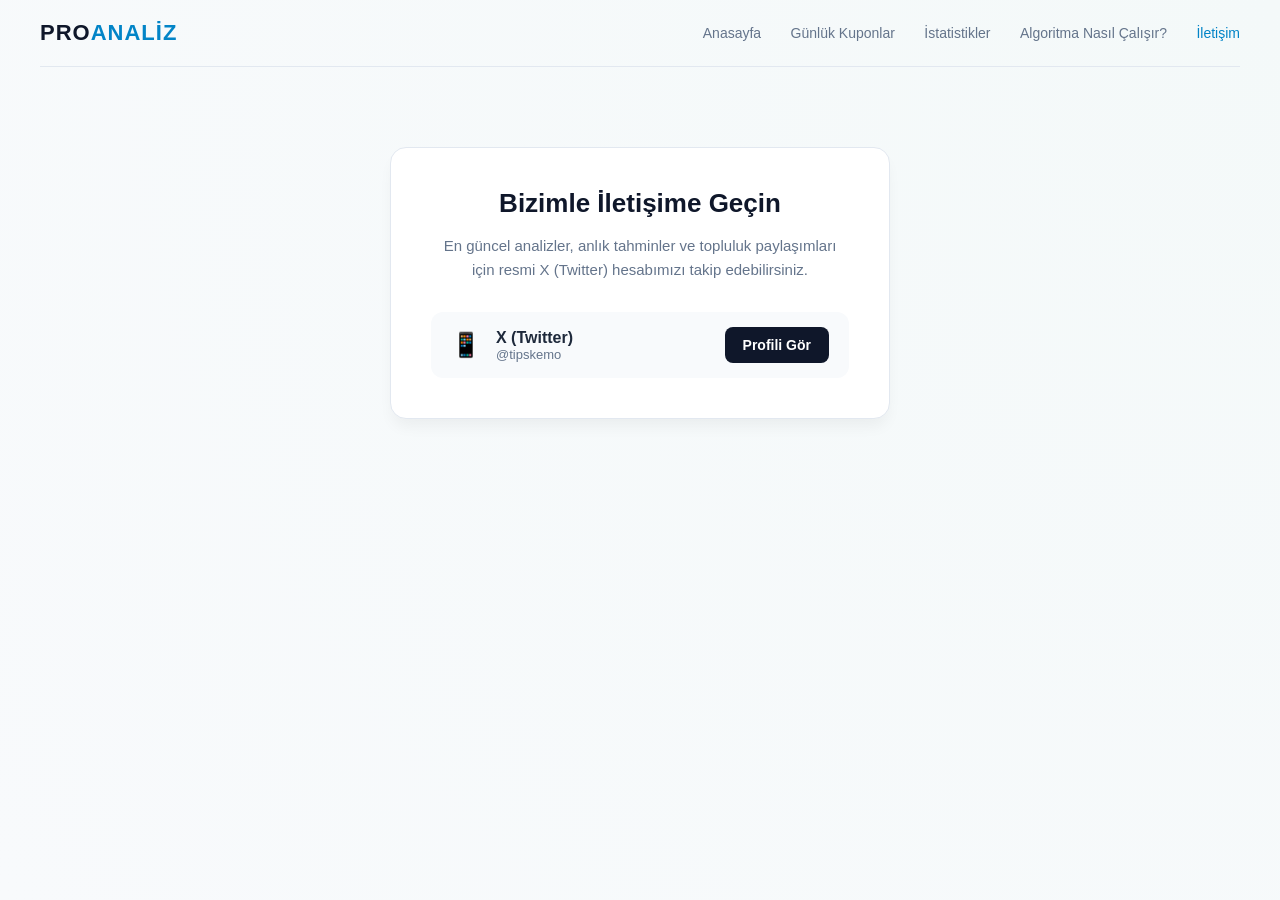
==== iletisim.html @ bf053d17 "iletişim" ====
<!DOCTYPE html>
<html lang="tr">
<head>
    <meta charset="UTF-8">
    <meta name="viewport" content="width=device-width, initial-scale=1.0">
    <title>İletişim - ProAnaliz</title>
    <link rel="stylesheet" href="style.css">
</head>
<body>

    <header class="navbar">
        <div class="logo">PRO<span>ANALİZ</span></div>
        <nav class="nav-links">
            <a href="index.html">Anasayfa</a>
            <a href="kuponlar.html">Günlük Kuponlar</a>
            <a href="#">İstatistikler</a>
            <a href="#">Algoritma Nasıl Çalışır?</a>
            <a href="iletisim.html" class="active">İletişim</a>
        </nav>
    </header>

    <main class="iletisim-container">
        <div class="iletisim-card">
            <h2>Bizimle İletişime Geçin</h2>
            <p>En güncel analizler, anlık tahminler ve topluluk paylaşımları için resmi X (Twitter) hesabımızı takip edebilirsiniz.</p>
            
            <div class="social-box">
                <span class="social-icon">📱</span>
                <div class="social-details">
                    <strong>X (Twitter)</strong>
                    <span>@tipskemo</span>
                </div>
                <a href="https://x.com/tipskemo" target="_blank" class="btn-social">Profili Gör</a>
            </div>
        </div>
    </main>

</body>
</html>
---- style.css ----
/* Genel Ayarlar */
* {
    box-sizing: border-box;
    margin: 0;
    padding: 0;
}

body {
    font-family: 'Segoe UI', Tahoma, Geneva, Verdana, sans-serif;
    /* Görseldeki o çok hafif, ferah açık gri/mavi arka plan */
    background: radial-gradient(circle at top right, #f4f9f9 0%, #f8fafc 100%);
    color: #1e293b;
    padding: 0 40px;
    min-height: 100vh;
}

/* Üst Menü Tasarımı */
.navbar {
    display: flex;
    justify-content: space-between;
    align-items: center;
    padding: 20px 0;
    border-bottom: 1px solid #e2e8f0;
}

.logo {
    font-size: 22px;
    font-weight: 800;
    color: #0f172a;
    letter-spacing: 1px;
}

.logo span {
    color: #0284c7; /* İddaa temasına uygun modern mavi/turkuaz tonu */
}

.nav-links a {
    text-decoration: none;
    color: #64748b;
    margin-left: 25px;
    font-size: 14px;
    font-weight: 500;
    transition: color 0.2s;
}

.nav-links a:hover, .nav-links a.active {
    color: #0284c7;
}

/* Ana Bölüm (Hero Grid) */
.hero-container {
    display: grid;
    grid-template-columns: 1.1fr 0.9fr;
    gap: 60px;
    align-items: center;
    margin-top: 60px;
}

/* Sol Taraf Metin Alanları */
.hero-left h1 {
    font-size: 44px;
    font-weight: 700;
    color: #0f172a;
    line-height: 1.2;
    margin-bottom: 25px;
}

.hero-left .description {
    font-size: 16px;
    color: #64748b;
    line-height: 1.6;
    margin-bottom: 40px;
    max-width: 540px;
}

/* Buton Alanı */
.cta-section {
    display: flex;
    flex-direction: column;
    gap: 10px;
}

.cta-title {
    font-size: 12px;
    font-weight: 600;
    color: #94a3b8;
    text-transform: uppercase;
    letter-spacing: 0.5px;
}

.button-group {
    display: flex;
    gap: 15px;
}

.btn {
    padding: 12px 24px;
    border-radius: 8px;
    font-size: 14px;
    font-weight: 600;
    cursor: pointer;
    display: flex;
    align-items: center;
    gap: 8px;
    transition: all 0.2s;
    border: 1px solid #cbd5e1;
    background: white;
    color: #334155;
}

.btn-primary {
    background: white;
    border-color: #cbd5e1;
}

.btn-primary:hover, .btn-secondary:hover {
    border-color: #0284c7;
    color: #0284c7;
    background: #f0f9ff;
}

/* Sağ Taraf Görsel Alanı (Birebir Tasarım) */
.hero-right .image-wrapper {
    position: relative;
    width: 100%;
}

.hero-right img {
    width: 100%;
    height: 450px;
    object-fit: cover;
    border-radius: 24px; /* Görseldeki o yumuşak yuvarlatılmış köşeler */
    box-shadow: 0 20px 25px -5px rgba(0,0,0,0.05), 0 10px 10px -5px rgba(0,0,0,0.03);
}

/* Sağ Alttaki Küçük Yüzen Kart */
.floating-card {
    position: absolute;
    bottom: -20px;
    left: -20px;
    background: white;
    padding: 15px 20px;
    border-radius: 12px;
    max-width: 280px;
    box-shadow: 0 10px 15px -3px rgba(0,0,0,0.1);
    border-left: 4px solid #0284c7; /* Sol taraftaki renkli çizgi */
}

.floating-card .badge {
    font-size: 10px;
    font-weight: 700;
    color: #0284c7;
    letter-spacing: 0.5px;
    display: block;
    margin-bottom: 5px;
}

.floating-card p {
    font-size: 12px;
    color: #334155;
    line-height: 1.4;
    font-weight: 500;
}

/* Alt Başlık */
.categories-section {
    margin-top: 80px;
    padding-top: 40px;
}

.categories-section h2 {
    font-size: 28px;
    color: #0f172a;
}/* --- KUPONLAR SAYFASI ÖZEL TASARIMI --- */
.kuponlar-container {
    margin-top: 40px;
    padding-bottom: 60px;
}

.page-title {
    text-align: center;
    margin-bottom: 40px;
}

.page-title h2 {
    font-size: 32px;
    color: #0f172a;
    margin-bottom: 10px;
}

.page-title p {
    color: #64748b;
    font-size: 16px;
}

.kupon-grid {
    display: grid;
    grid-template-columns: repeat(auto-fit, minmax(320px, 1fr));
    gap: 30px;
    max-width: 900px;
    margin: 0 auto;
}

.kupon-card {
    background: white;
    border-radius: 16px;
    padding: 24px;
    box-shadow: 0 10px 15px -3px rgba(0,0,0,0.05);
    border: 1px solid #e2e8f0;
    display: flex;
    flex-direction: column;
    gap: 15px;
}

/* Banko ve Sürpriz için üst çizgi renkleri */
.kupon-card.banko { border-top: 4px solid #0284c7; }
.kupon-card.surpriz { border-top: 4px solid #f59e0b; }

.kupon-header {
    display: flex;
    justify-content: space-between;
    align-items: center;
    border-bottom: 1px solid #f1f5f9;
    padding-bottom: 15px;
}

.kupon-header h3 {
    font-size: 18px;
    color: #1e293b;
}

.oran-badge {
    background: #f0f9ff;
    color: #0284c7;
    padding: 6px 12px;
    border-radius: 20px;
    font-weight: 700;
    font-size: 14px;
}

.kupon-card.surpriz .oran-badge {
    background: #fffbeb;
    color: #b45309;
}

.mac-row {
    display: flex;
    justify-content: space-between;
    align-items: center;
    background: #f8fafc;
    padding: 12px 16px;
    border-radius: 8px;
}

.mac-info {
    display: flex;
    flex-direction: column;
    gap: 4px;
}

.mac-info strong {
    font-size: 14px;
    color: #334155;
}

.mac-info span {
    font-size: 12px;
    color: #64748b;
}

.mac-oran {
    font-weight: 700;
    color: #0f172a;
    font-size: 15px;
}

.btn-kupon {
    background: #0f172a;
    color: white;
    border: none;
    padding: 12px;
    border-radius: 8px;
    font-weight: 600;
    cursor: pointer;
    transition: background 0.2s;
    text-align: center;
    margin-top: 10px;
}

.btn-kupon:hover {
    background: #0284c7;
}
/* --- İLETİŞİM SAYFASI ÖZEL TASARIMI --- */
.iletisim-container {
    display: flex;
    justify-content: center;
    align-items: center;
    margin-top: 80px;
    padding-bottom: 60px;
}

.iletisim-card {
    background: white;
    border-radius: 16px;
    padding: 40px;
    max-width: 500px;
    width: 100%;
    text-align: center;
    box-shadow: 0 10px 15px -3px rgba(0,0,0,0.05);
    border: 1px solid #e2e8f0;
}

.iletisim-card h2 {
    font-size: 26px;
    color: #0f172a;
    margin-bottom: 15px;
}

.iletisim-card p {
    color: #64748b;
    font-size: 15px;
    line-height: 1.6;
    margin-bottom: 30px;
}

.social-box {
    display: flex;
    align-items: center;
    background: #f8fafc;
    padding: 15px 20px;
    border-radius: 12px;
    border: 1px solid #origin #e2e8f0;
    text-align: left;
}

.social-icon {
    font-size: 24px;
    margin-right: 15px;
}

.social-details {
    flex-grow: 1;
    display: flex;
    flex-direction: column;
}

.social-details strong {
    font-size: 16px;
    color: #1e293b;
}

.social-details span {
    font-size: 13px;
    color: #64748b;
}

.btn-social {
    background: #0f172a;
    color: white;
    text-decoration: none;
    padding: 10px 18px;
    border-radius: 8px;
    font-size: 14px;
    font-weight: 600;
    transition: background 0.2s;
}

.btn-social:hover {
    background: #0284c7;
}
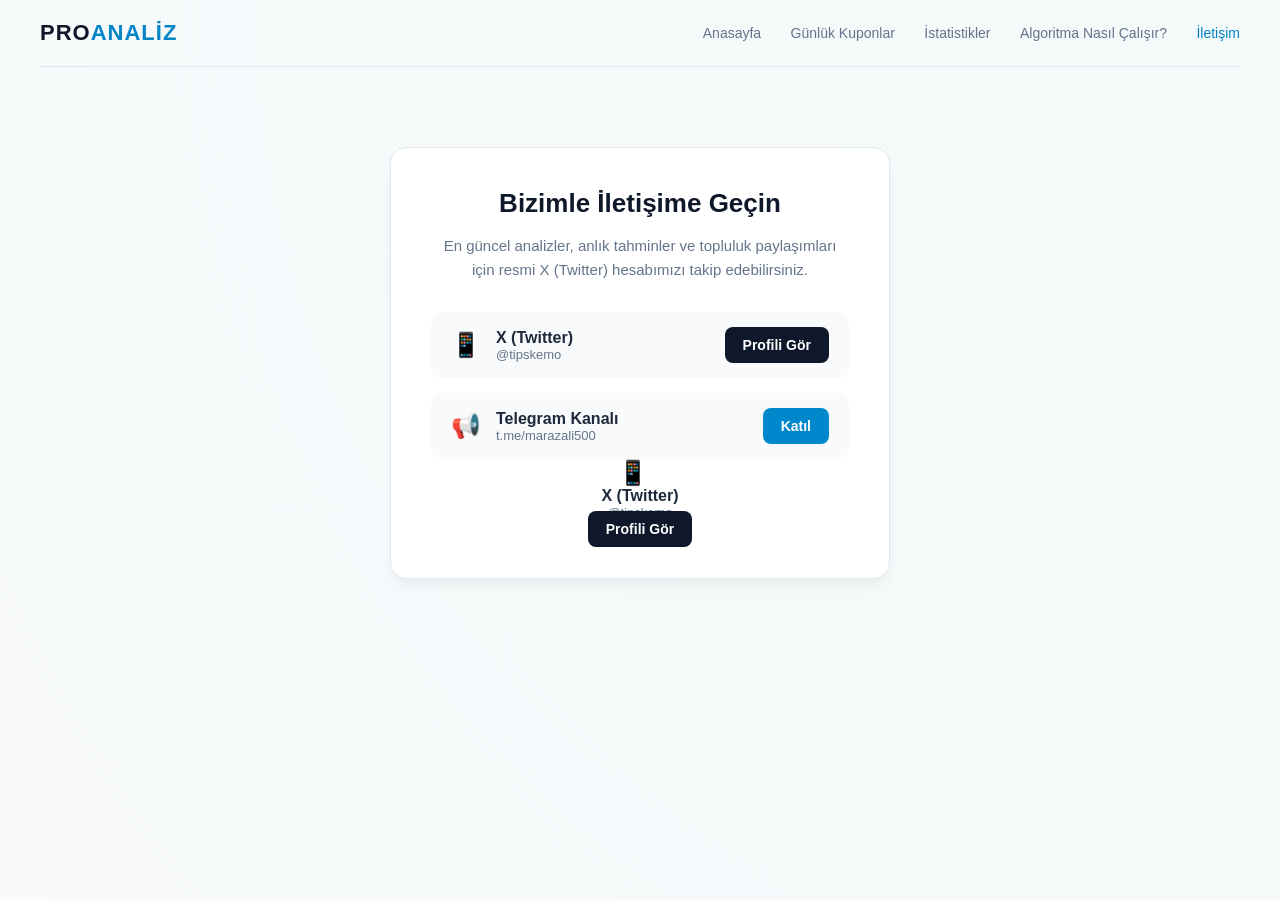
==== commit f59abe0d: "güncelleme" ====
--- a/iletisim.html
+++ b/iletisim.html
@@ -24,7 +24,27 @@
             <h2>Bizimle İletişime Geçin</h2>
             <p>En güncel analizler, anlık tahminler ve topluluk paylaşımları için resmi X (Twitter) hesabımızı takip edebilirsiniz.</p>
             
-            <div class="social-box">
+            <div class="social-channels-wrapper">
+                
+                <div class="social-box">
+                    <span class="social-icon">📱</span>
+                    <div class="social-details">
+                        <strong>X (Twitter)</strong>
+                        <span>@tipskemo</span>
+                    </div>
+                    <a href="https://x.com/tipskemo" target="_blank" class="btn-social">Profili Gör</a>
+                </div>
+
+                <div class="social-box telegram-box">
+                    <span class="social-icon">📢</span>
+                    <div class="social-details">
+                        <strong>Telegram Kanalı</strong>
+                        <span>t.me/marazali500</span>
+                    </div>
+                    <a href="https://t.me/marazali500" target="_blank" class="btn-social btn-telegram">Katıl</a>
+                </div>
+
+            </div>
                 <span class="social-icon">📱</span>
                 <div class="social-details">
                     <strong>X (Twitter)</strong>
--- a/style.css
+++ b/style.css
@@ -367,4 +367,19 @@
 
 .btn-social:hover {
     background: #0284c7;
+}
+/* İletişim İki Kutu Düzeni */
+.social-channels-wrapper {
+    display: flex;
+    flex-direction: column;
+    gap: 15px; /* İki kutu arasındaki boşluk */
+}
+
+/* Telegram Buton Özelleştirmesi */
+.btn-telegram {
+    background: #0088cc !important; /* Telegram Mavisi */
+}
+
+.btn-telegram:hover {
+    background: #0077b3 !important;
 }
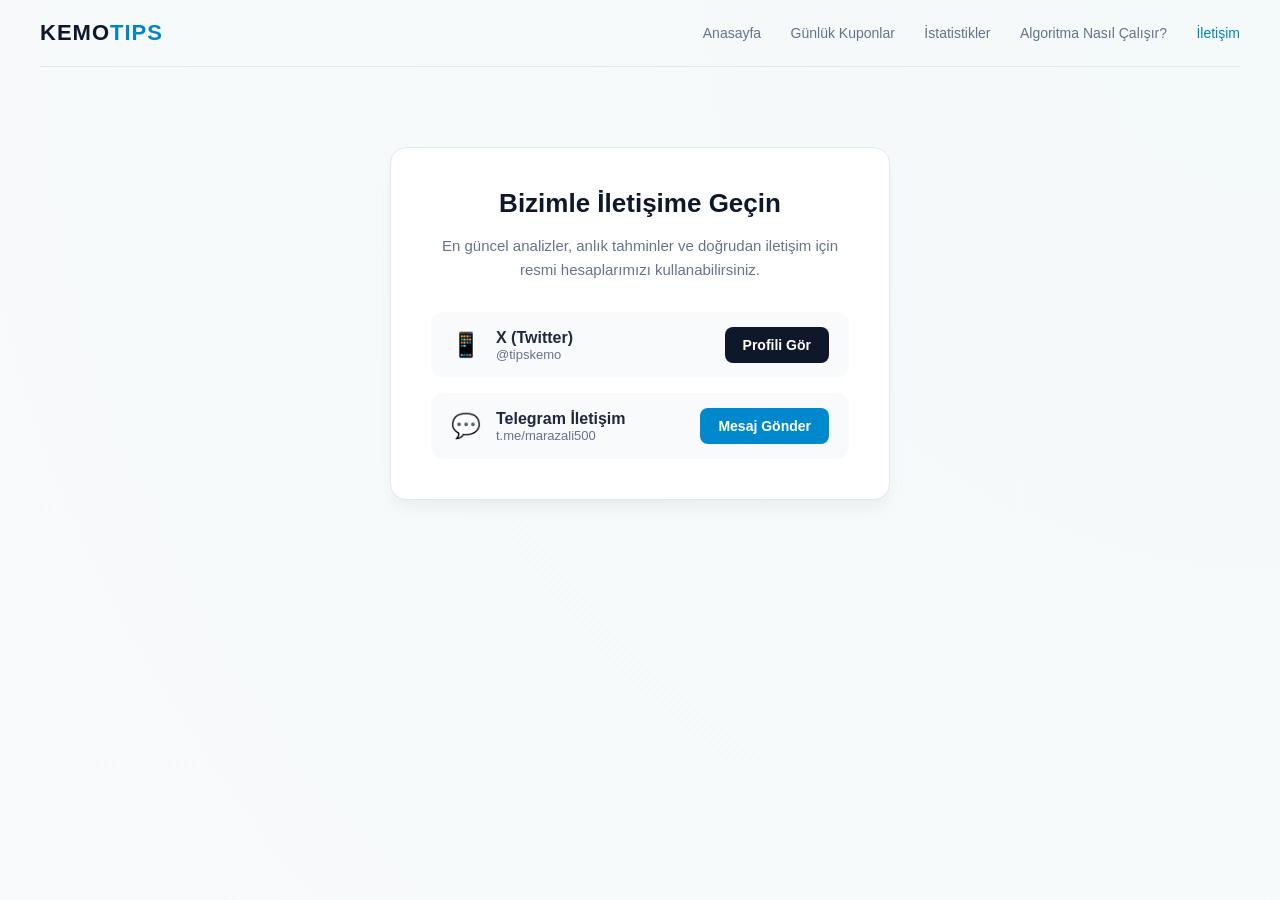
==== commit f7f26834: "sss" ====
--- a/iletisim.html
+++ b/iletisim.html
@@ -9,7 +9,7 @@
 <body>
 
     <header class="navbar">
-        <div class="logo">PRO<span>ANALİZ</span></div>
+        <div class="logo">KEMO<span>TIPS</span></div>
         <nav class="nav-links">
             <a href="index.html">Anasayfa</a>
             <a href="kuponlar.html">Günlük Kuponlar</a>
@@ -22,7 +22,7 @@
     <main class="iletisim-container">
         <div class="iletisim-card">
             <h2>Bizimle İletişime Geçin</h2>
-            <p>En güncel analizler, anlık tahminler ve topluluk paylaşımları için resmi X (Twitter) hesabımızı takip edebilirsiniz.</p>
+            <p>En güncel analizler, anlık tahminler ve doğrudan iletişim için resmi hesaplarımızı kullanabilirsiniz.</p>
             
             <div class="social-channels-wrapper">
                 
@@ -36,21 +36,14 @@
                 </div>
 
                 <div class="social-box telegram-box">
-                    <span class="social-icon">📢</span>
+                    <span class="social-icon">💬</span>
                     <div class="social-details">
-                        <strong>Telegram Kanalı</strong>
+                        <strong>Telegram İletişim</strong>
                         <span>t.me/marazali500</span>
                     </div>
-                    <a href="https://t.me/marazali500" target="_blank" class="btn-social btn-telegram">Katıl</a>
+                    <a href="https://t.me/marazali500" target="_blank" class="btn-social btn-telegram">Mesaj Gönder</a>
                 </div>
 
-            </div>
-                <span class="social-icon">📱</span>
-                <div class="social-details">
-                    <strong>X (Twitter)</strong>
-                    <span>@tipskemo</span>
-                </div>
-                <a href="https://x.com/tipskemo" target="_blank" class="btn-social">Profili Gör</a>
             </div>
         </div>
     </main>
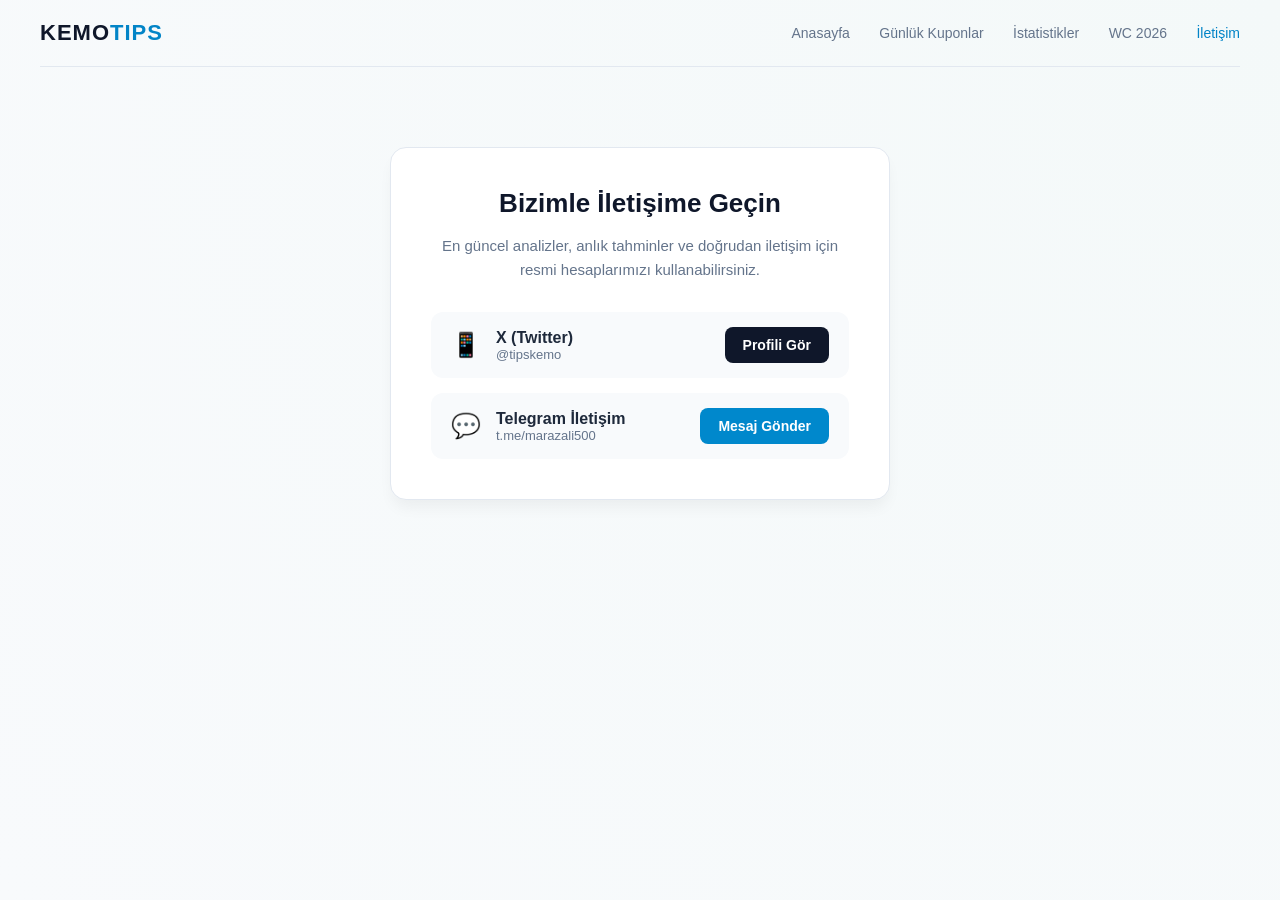
==== commit 4d17a4ca: "wc" ====
--- a/iletisim.html
+++ b/iletisim.html
@@ -13,8 +13,8 @@
         <nav class="nav-links">
             <a href="index.html">Anasayfa</a>
             <a href="kuponlar.html">Günlük Kuponlar</a>
-            <a href="#">İstatistikler</a>
-            <a href="#">Algoritma Nasıl Çalışır?</a>
+            <a href="stats.html">İstatistikler</a>
+            <a href="wc26.html">WC 2026</a>
             <a href="iletisim.html" class="active">İletişim</a>
         </nav>
     </header>
--- a/style.css
+++ b/style.css
@@ -382,4 +382,255 @@
 
 .btn-telegram:hover {
     background: #0077b3 !important;
+}
+/* Takım Minimal Logoları */
+.team-logo {
+    display: inline-block;
+    font-size: 14px;
+    margin-right: 8px; /* Yazıyla logo arasındaki şık boşluk */
+    letter-spacing: -2px; /* Renklerin birbirine yapışık, modern durması için */
+    vertical-align: middle;
+}
+/* --- Gelişmiş Premium Tablo Stili --- */
+.istatistikler-container {
+    margin-top: 40px;
+    padding: 0 40px 60px 40px;
+}
+
+.tablo-wrapper {
+    max-width: 1000px;
+    margin: 40px auto;
+    background: #ffffff;
+    border-radius: 16px;
+    padding: 10px;
+    box-shadow: 0 20px 25px -5px rgba(0, 0, 0, 0.05), 0 10px 10px -5px rgba(0, 0, 0, 0.02);
+    border: 1px solid #e2e8f0;
+}
+
+.puan-durumu-table {
+    width: 100%;
+    border-collapse: collapse;
+    font-size: 15px;
+    color: #334155;
+}
+
+/* Tablo Başlık Alanı Genişletildi */
+.puan-durumu-table th {
+    background: #f8fafc;
+    color: #1e293b;
+    font-weight: 700;
+    padding: 16px 15px;
+    border-bottom: 2px solid #edf2f7;
+    text-transform: uppercase;
+    font-size: 13px;
+    letter-spacing: 0.5px;
+}
+
+/* Satırların Arasındaki Çizgiler ve Boşluklar */
+.puan-durumu-table td {
+    padding: 16px 15px;
+    border-bottom: 1px solid #f1f5f9;
+    transition: background 0.15s ease;
+}
+
+.text-left { text-align: left; }
+.font-bold { font-weight: 700; color: #0f172a !important; }
+
+/* Satırın Üzerine Gelince Şık Parlama */
+.puan-durumu-table tbody tr:hover {
+    background-color: #f1f5f9 !important;
+}
+
+/* Çorum FK satırına özel hafif gri vurgu */
+.corum-row {
+    background-color: #fafafa;
+}
+
+/* Sol Taraftaki Çizgi Renkleri */
+.sampiyonlar-ligi td:first-child { border-left: 5px solid #2563eb; background: #f0f5ff; }
+.sampiyonlar-ligi-elemeleri td:first-child { border-left: 5px solid #3b82f6; background: #f4f8ff; }
+.avrupa-ligi td:first-child { border-left: 5px solid #10b981; background: #f0fdf4; }
+.konferans-ligi td:first-child { border-left: 5px solid #34d399; background: #f0fdfa; }
+
+/* Küme düşme alanı arka planı da hafif kırmızımsı */
+.kume-dusme td:first-child { border-left: 5px solid #ef4444; background: #fef2f2; }
+/* --- Tablo Alanı Kesilme Düzeltmesi --- */
+.tablo-wrapper {
+    max-width: 1000px;
+    margin: 40px auto;
+    background: #ffffff;
+    border-radius: 16px;
+    padding: 20px;
+    box-shadow: 0 20px 25px -5px rgba(0, 0, 0, 0.05);
+    border: 1px solid #e2e8f0;
+    
+    /* İŞTE SİHİRLİ DOKUNUŞLAR BURASI */
+    overflow: visible !important;    /* İçeriğin kesilmesini engeller */
+    height: auto !important;        /* Kartın yüksekliğini takımlara göre otomatik uzatır */
+    max-height: none !important;    /* Herhangi bir sınır varsa iptal eder */
+}
+
+.puan-durumu-table {
+    width: 100%;
+    border-collapse: collapse;
+    font-size: 15px;
+    color: #334155;
+    table-layout: auto !important; /* Hücrelerin sıkışmasını önler */
+}
+
+/* Satırların yüksekliğini biraz daha dengeli yapalım */
+.puan-durumu-table td {
+    padding: 14px 12px !important;
+    border-bottom: 1px solid #f1f5f9;
+}
+/* --- İSTATİSTİKLER SEZON ARASI ÖZEL TASARIMI --- */
+.stats-cooldown-container {
+    display: flex;
+    justify-content: center;
+    align-items: center;
+    min-height: 70vh;
+    padding: 20px;
+}
+
+.cooldown-card {
+    background: #ffffff;
+    border-radius: 24px;
+    padding: 50px 40px;
+    max-width: 600px;
+    width: 100%;
+    text-align: center;
+    box-shadow: 0 25px 50px -12px rgba(0, 0, 0, 0.04);
+    border: 1px solid #e2e8f0;
+}
+
+.cooldown-icon {
+    font-size: 40px;
+    margin-bottom: 20px;
+    opacity: 0.8;
+}
+
+.cooldown-card h2 {
+    font-size: 28px;
+    color: #0f172a;
+    font-weight: 800;
+    letter-spacing: -0.5px;
+    margin-bottom: 15px;
+}
+
+.cooldown-card .divider {
+    width: 60px;
+    height: 4px;
+    background: #0284c7; /* Şık bir mavi çizgi */
+    margin: 0 auto 25px auto;
+    border-radius: 2px;
+}
+
+.main-text {
+    color: #1e293b;
+    font-size: 16px;
+    font-weight: 600;
+    line-height: 1.6;
+    margin-bottom: 12px;
+}
+
+.sub-text {
+    color: #64748b;
+    font-size: 14px;
+    line-height: 1.6;
+    margin-bottom: 35px;
+}
+
+.badge-next-season {
+    display: inline-block;
+    background: #0f172a;
+    color: #ffffff;
+    font-size: 12px;
+    font-weight: 700;
+    letter-spacing: 1.5px;
+    padding: 10px 24px;
+    border-radius: 100px;
+    box-shadow: 0 4px 12px rgba(15, 23, 42, 0.15);
+}
+/* --- WORLD CUP 2026 SAYFASI ÖZEL TASARIMI --- */
+.wc-container {
+    margin-top: 40px;
+    padding: 0 20px 60px 20px;
+}
+
+/* İşte Kaydırmayı Sağlayan Sihirli Alan */
+.groups-scrollbar-container {
+    display: flex;
+    gap: 20px;
+    max-width: 1200px;
+    margin: 40px auto;
+    padding: 10px 10px 25px 10px;
+    
+    /* Yatayda kaydırmayı aktif eden kodlar */
+    overflow-x: auto;
+    scroll-snap-type: x mandatory;
+    -webkit-overflow-scrolling: touch; /* Mobilde yağ gibi akması için */
+}
+
+/* Şık İnce Scrollbar Tasarımı (Windows için görünüm düzeltsin) */
+.groups-scrollbar-container::-webkit-scrollbar {
+    height: 8px;
+}
+.groups-scrollbar-container::-webkit-scrollbar-track {
+    background: #f1f5f9;
+    border-radius: 10px;
+}
+.groups-scrollbar-container::-webkit-scrollbar-thumb {
+    background: #cbd5e1;
+    border-radius: 10px;
+}
+.groups-scrollbar-container::-webkit-scrollbar-thumb:hover {
+    background: #94a3b8;
+}
+
+/* Grup Kartları */
+.group-card {
+    flex: 0 0 280px; /* Kartların genişliği sabit kalsın, küçülmesin */
+    scroll-snap-align: start;
+    background: #ffffff;
+    border-radius: 18px;
+    border: 1px solid #e2e8f0;
+    box-shadow: 0 10px 15px -3px rgba(0,0,0,0.03);
+    overflow: hidden;
+}
+
+.group-header {
+    background: #0f172a; /* Dünya Kupasına yakışan asil koyu lacivert */
+    color: #ffffff;
+    padding: 12px;
+    font-weight: 700;
+    font-size: 14px;
+    letter-spacing: 1px;
+    text-align: center;
+}
+
+.group-teams {
+    padding: 15px;
+}
+
+.group-team-row {
+    display: flex;
+    justify-content: space-between;
+    align-items: center;
+    padding: 12px 5px;
+    font-size: 15px;
+    border-bottom: 1px solid #f1f5f9;
+    color: #334155;
+}
+
+.group-team-row:last-child {
+    border-bottom: none;
+}
+
+.group-team-row span {
+    font-weight: 500;
+}
+
+.group-team-row strong {
+    color: #64748b;
+    font-size: 13px;
 }
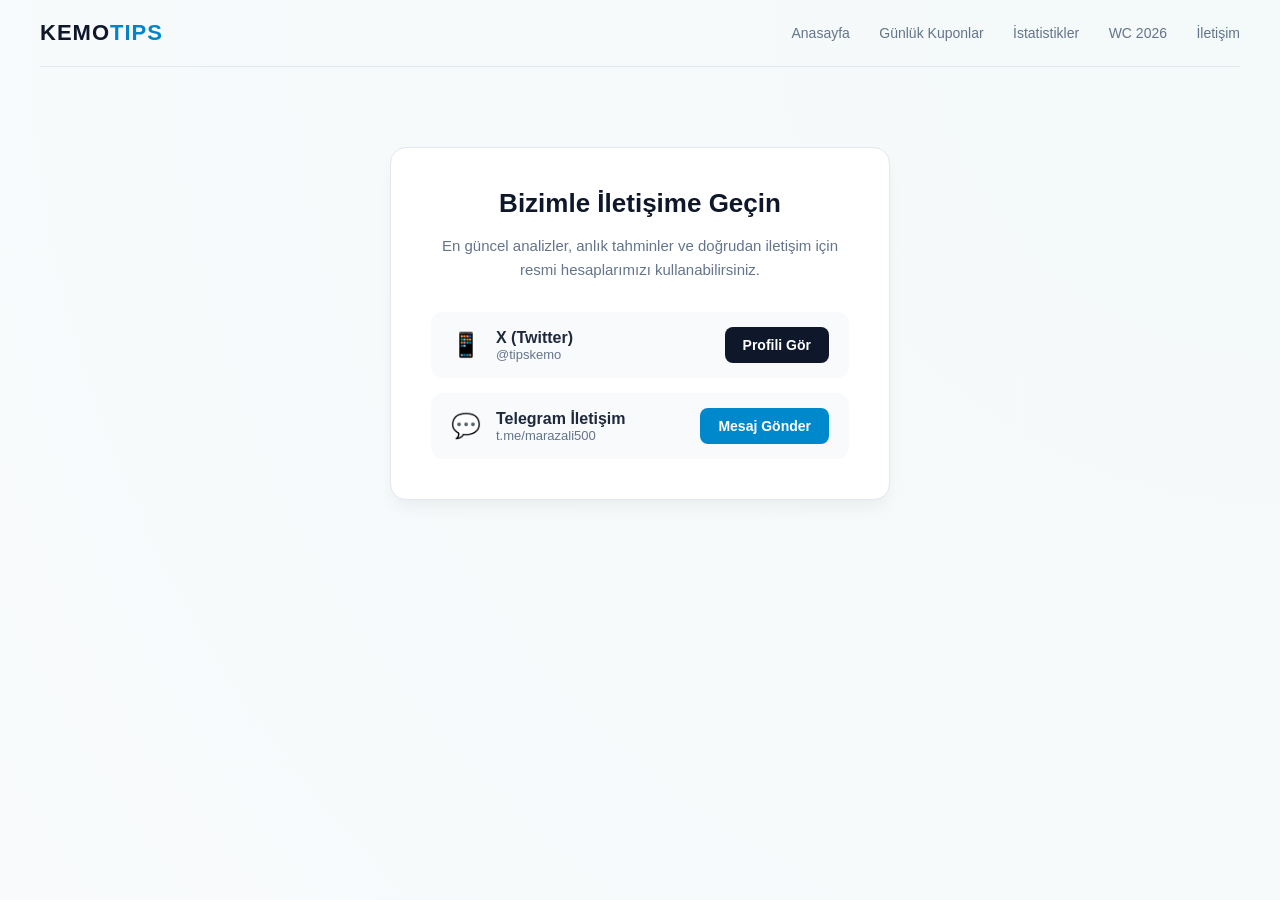
==== commit 4c73c2f4: "fff" ====
--- a/iletisim.html
+++ b/iletisim.html
@@ -11,12 +11,12 @@
     <header class="navbar">
         <div class="logo">KEMO<span>TIPS</span></div>
         <nav class="nav-links">
-            <a href="index.html">Anasayfa</a>
-            <a href="kuponlar.html">Günlük Kuponlar</a>
-            <a href="stats.html">İstatistikler</a>
-            <a href="wc26.html">WC 2026</a>
-            <a href="iletisim.html" class="active">İletişim</a>
-        </nav>
+    <a href="index">Anasayfa</a>
+    <a href="kuponlar">Günlük Kuponlar</a>
+    <a href="stats">İstatistikler</a>
+    <a href="wc26">WC 2026</a>
+    <a href="iletisim">İletişim</a>
+</nav>
     </header>
 
     <main class="iletisim-container">
--- a/style.css
+++ b/style.css
@@ -633,4 +633,126 @@
 .group-team-row strong {
     color: #64748b;
     font-size: 13px;
+}
+/* --- DÜNYA KUPASI GÜNCEL EXTRA STİLLER --- */
+
+/* Türkiye'nin grubunu hafifçe parlatıp öne çıkaralım */
+.highlighted-group {
+    border: 1px solid #ef4444 !important;
+    box-shadow: 0 10px 20px rgba(239, 68, 68, 0.08) !important;
+}
+.font-bold-team {
+    font-weight: 700;
+    color: #ef4444 !important;
+}
+
+/* Fikstür Kaydırma Kutusu */
+.fixtures-scrollbar-container {
+    display: flex;
+    gap: 15px;
+    max-width: 1200px;
+    margin: 25px auto;
+    padding: 10px 10px 20px 10px;
+    overflow-x: auto;
+    scroll-snap-type: x mandatory;
+    -webkit-overflow-scrolling: touch;
+}
+
+/* Fikstür Kartı */
+.fixture-card {
+    flex: 0 0 310px;
+    scroll-snap-align: start;
+    background: #ffffff;
+    border-radius: 16px;
+    border: 1px solid #e2e8f0;
+    padding: 20px;
+    text-align: center;
+    box-shadow: 0 4px 6px -1px rgba(0,0,0,0.01);
+    position: relative;
+}
+
+/* Rozetler */
+.match-badge {
+    display: inline-block;
+    font-size: 11px;
+    font-weight: 700;
+    padding: 4px 12px;
+    border-radius: 100px;
+    margin-bottom: 15px;
+    letter-spacing: 0.5px;
+}
+.match-opening {
+    border: 1px solid #10b981;
+}
+.match-opening .match-badge {
+    background: #e6f4ea;
+    color: #10b981;
+}
+.match-turkey {
+    border: 1px solid #ef4444;
+    background: #fffbfa;
+}
+.red-badge {
+    background: #fef2f2;
+    color: #ef4444;
+}
+.grey-badge {
+    background: #f1f5f9;
+    color: #475569;
+}
+
+/* Takımlar Alanı */
+.match-teams {
+    display: flex;
+    justify-content: center;
+    align-items: center;
+    gap: 10px;
+    margin-bottom: 12px;
+}
+.m-team {
+    font-size: 15px;
+    font-weight: 600;
+    color: #1e293b;
+}
+.m-vs {
+    font-size: 12px;
+    color: #94a3b8;
+    font-weight: 700;
+    text-transform: uppercase;
+}
+
+/* Saat/Tarih Bilgisi */
+.match-info {
+    font-size: 13px;
+    color: #64748b;
+}
+/* --- Profesyonel SVG Bayrak Düzenlemeleri --- */
+.mr-2 {
+    margin-right: 8px;
+}
+
+.group-team-row .fi {
+    border-radius: 4px; /* Bayrak köşelerini hafif yuvarlar */
+    box-shadow: 0 1px 3px rgba(0,0,0,0.1);
+    vertical-align: middle;
+    display: inline-block;
+    width: 20px;
+    height: 15px;
+}
+
+/* Fikstür Kartlarının İçindeki Bayrak Boyutları */
+.match-teams .fi {
+    width: 24px;
+    height: 18px;
+    border-radius: 3px;
+    box-shadow: 0 1px 2px rgba(0,0,0,0.1);
+    display: inline-block;
+    vertical-align: middle;
+    margin-right: 5px;
+}
+
+.m-team {
+    display: inline-flex;
+    align-items: center;
+    gap: 6px;
 }
